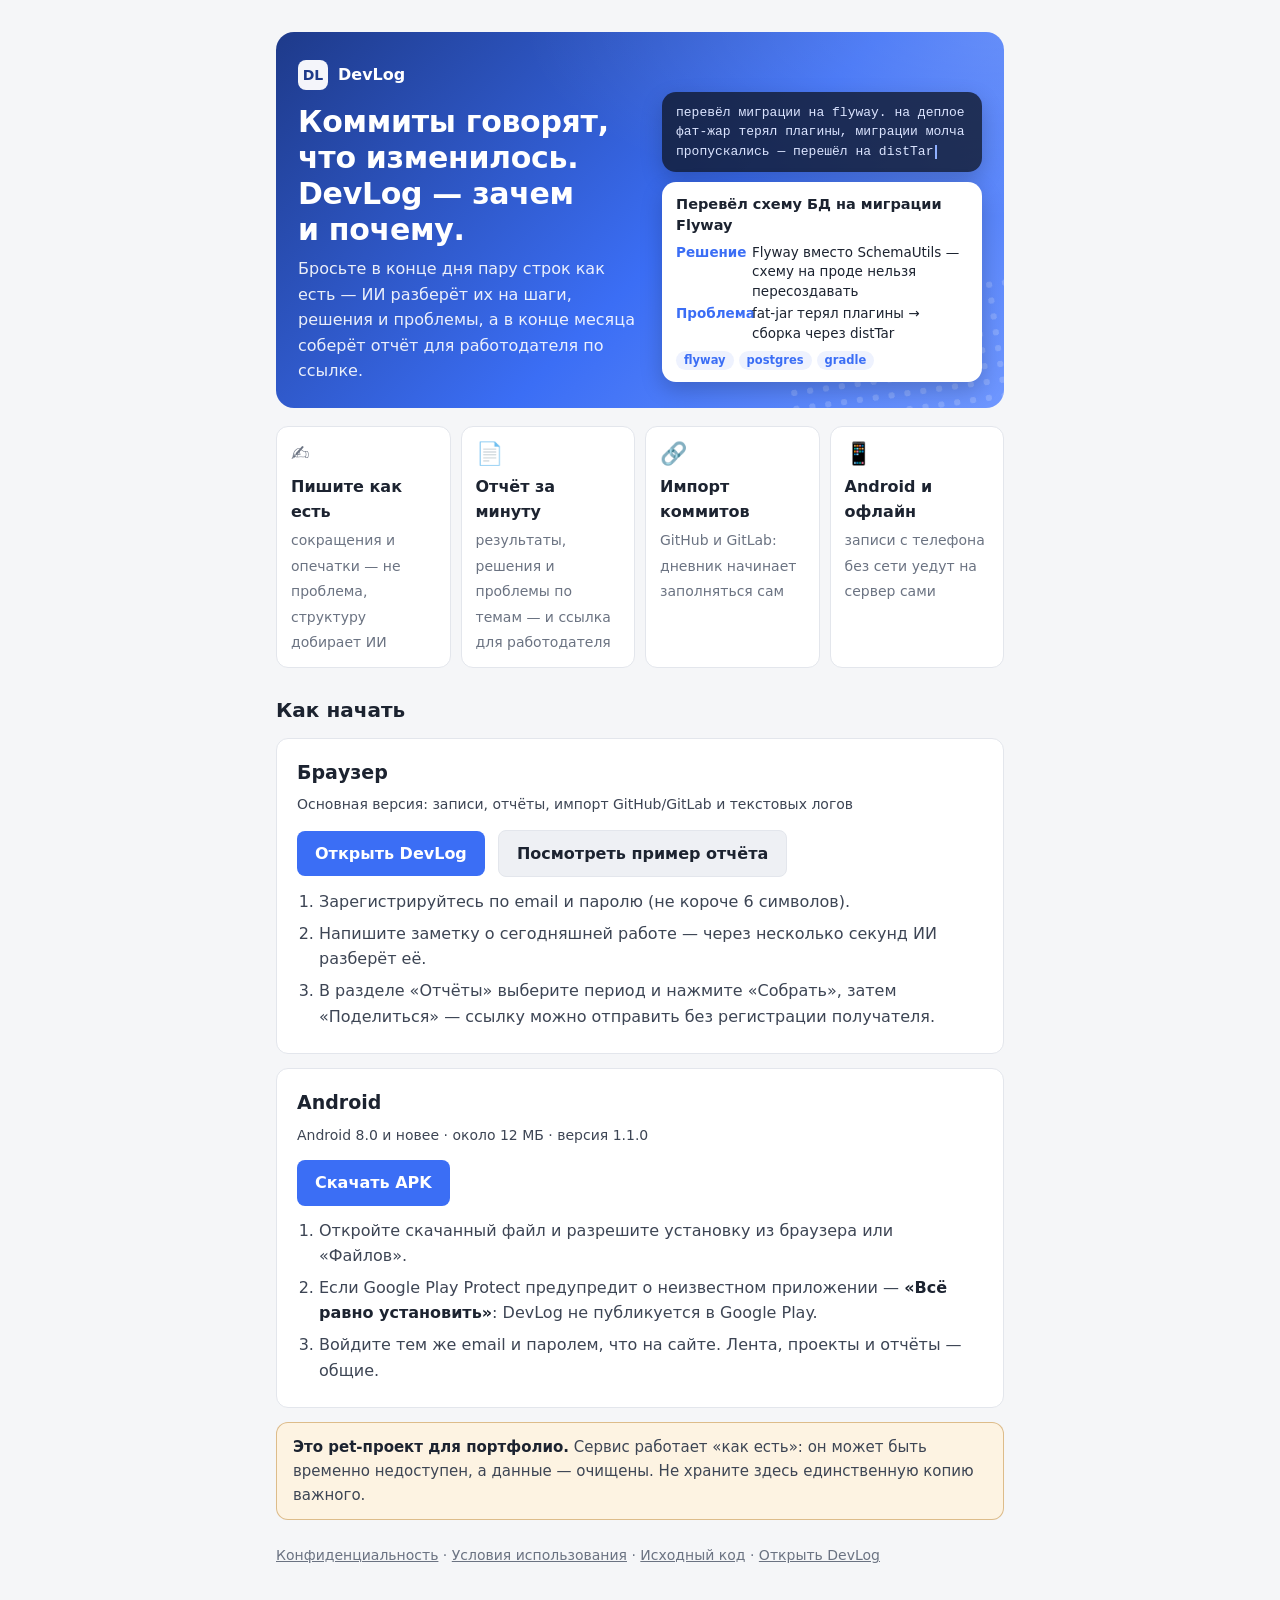
==== backend/src/main/resources/static/install.html @ 205eb80c "Страница установки, конфиденциальность и условия, /demo + точнее ИИ-отчёты - /install.html (витрина " ====
<!doctype html>
<html lang="ru">
<head>
<meta charset="utf-8">
<meta name="viewport" content="width=device-width, initial-scale=1">
<title>DevLog — дневник разработчика</title>
<meta name="description" content="Сырые заметки о работе → структурированный дневник и отчёт для работодателя. ИИ, импорт коммитов GitHub/GitLab, Android.">
<!-- Витрина + «как начать». APK лежит не в бэкенде, а в папке downloads на сервере —
     его отдаёт Caddy по адресу /download/DevLog.apk (см. deploy/server/Caddyfile).
     Демо-анимация — чистый CSS, без скриптов; при «уменьшить движение» в системе
     анимации отключены. -->
<link rel="stylesheet" href="./info.css">
<style>
  .hero {
    position: relative; overflow: hidden; border-radius: 18px; padding: 28px 22px 24px;
    margin-bottom: 18px; color: #fff;
    background:
      radial-gradient(120% 90% at 100% 0%, rgba(255,255,255,.16) 0%, transparent 55%),
      linear-gradient(135deg, #1e3a8a 0%, #3b6ef5 55%, #6f97ff 100%);
  }
  .hero::before { /* декоративная «сетка коммитов» на фоне */
    content: ""; position: absolute; right: -40px; bottom: -40px; width: 260px; height: 160px;
    background-image: radial-gradient(rgba(255,255,255,.18) 3px, transparent 3.5px);
    background-size: 16px 16px; transform: rotate(-8deg);
  }
  .hero > * { position: relative; }
  .hero .brand { display: flex; align-items: center; gap: 10px; font-weight: 700; }
  .hero .brand .logo { width: 30px; height: 30px; border-radius: 8px; background: rgba(255,255,255,.95);
    color: #1e3a8a; display: grid; place-items: center; font-weight: 800; font-size: 14px; }
  .hero h1 { font-size: 30px; line-height: 1.2; margin: 14px 0 8px; letter-spacing: -.01em; }
  .hero .sub { margin: 0; color: rgba(255,255,255,.9); max-width: 520px; }
  .hero-grid { display: grid; gap: 22px; align-items: center; }
  @media (min-width: 680px) { .hero-grid { grid-template-columns: 1fr 320px; } }
  @media (max-width: 420px) { .hero h1 { font-size: 25px; } }

  /* Демо: сырая заметка → структурированная запись. */
  .demo { display: grid; gap: 10px; width: 100%; max-width: 340px; justify-self: center; }
  .raw, .structured { border-radius: 14px; box-shadow: 0 8px 22px rgba(0,0,0,.2); }
  .raw {
    background: rgba(15, 23, 42, .78); color: #dbe4ff; padding: 11px 14px;
    font: 13px/1.5 ui-monospace, "Cascadia Mono", Consolas, monospace;
  }
  .raw .caret { display: inline-block; width: 2px; height: 1.1em; background: #8fb0ff;
    vertical-align: text-bottom; margin-left: 2px; animation: caret .8s step-end infinite; }
  .structured {
    background: #fff; color: #1c2330; padding: 12px 14px; font-size: 13.5px; line-height: 1.45;
    animation: pop 9s ease-out infinite;
  }
  .structured b { display: block; font-size: 14.5px; margin-bottom: 6px; }
  .structured .row { display: flex; gap: 6px; margin: 3px 0; }
  .structured .k { color: #3b6ef5; font-weight: 700; min-width: 70px; }
  .tags { margin-top: 8px; display: flex; gap: 5px; flex-wrap: wrap; }
  .tag { font-size: 11.5px; font-weight: 600; color: #3b6ef5; background: #eef2fe; border-radius: 999px; padding: 1px 8px; }
  @keyframes caret { 50% { border-color: transparent; } }
  @keyframes pop {
    0%, 34% { opacity: 0; transform: translateY(8px) scale(.97); }
    42%, 92% { opacity: 1; transform: none; }
    100% { opacity: 0; transform: translateY(-4px); }
  }
  @media (prefers-reduced-motion: reduce) {
    .raw .caret, .structured { animation: none; }
  }

  .features { display: grid; grid-template-columns: repeat(auto-fit, minmax(160px, 1fr)); gap: 10px; margin: 0 0 18px; }
  .feature { background: var(--card); border: 1px solid var(--line); border-radius: 12px; padding: 12px 14px; }
  .feature .f-ico { font-size: 22px; }
  .feature b { display: block; margin: 4px 0 2px; }
  .feature span { color: var(--muted); font-size: 14px; line-height: 1.4; }
  h2.section { font-size: 20px; margin: 26px 0 12px; }
</style>
</head>
<body>
<main>
  <section class="hero">
    <div class="brand"><span class="logo" aria-hidden="true">DL</span> DevLog</div>
    <div class="hero-grid">
      <div>
        <!-- &nbsp; — чтобы короткие слова не отрывались от следующих при переносе. -->
        <h1>Коммиты говорят, что&nbsp;изменилось. DevLog&nbsp;— зачем и&nbsp;почему.</h1>
        <p class="sub">Бросьте в конце дня пару строк как есть — ИИ разберёт их на шаги, решения
          и проблемы, а в конце месяца соберёт отчёт для работодателя по ссылке.</p>
      </div>
      <div class="demo" role="img" aria-label="Пример: заметка «перевёл миграции на flyway, fat-jar терял плагины» превращается в структурированную запись с решением, проблемой и тегами">
        <div class="raw">перевёл миграции на flyway. на деплое фат-жар терял плагины,
          миграции молча пропускались — перешёл на distTar<span class="caret"></span></div>
        <div class="structured">
          <b>Перевёл схему БД на миграции Flyway</b>
          <div class="row"><span class="k">Решение</span><span>Flyway вместо SchemaUtils — схему на проде нельзя пересоздавать</span></div>
          <div class="row"><span class="k">Проблема</span><span>fat-jar терял плагины → сборка через distTar</span></div>
          <div class="tags"><span class="tag">flyway</span><span class="tag">postgres</span><span class="tag">gradle</span></div>
        </div>
      </div>
    </div>
  </section>

  <div class="features">
    <div class="feature"><span class="f-ico">✍️</span><b>Пишите как есть</b><span>сокращения и опечатки — не проблема, структуру добирает ИИ</span></div>
    <div class="feature"><span class="f-ico">📄</span><b>Отчёт за минуту</b><span>результаты, решения и проблемы по темам — и ссылка для работодателя</span></div>
    <div class="feature"><span class="f-ico">🔗</span><b>Импорт коммитов</b><span>GitHub и GitLab: дневник начинает заполняться сам</span></div>
    <div class="feature"><span class="f-ico">📱</span><b>Android и офлайн</b><span>записи с телефона без сети уедут на сервер сами</span></div>
  </div>

  <h2 class="section">Как начать</h2>

  <section class="card" id="web">
    <h2>Браузер</h2>
    <p class="meta">Основная версия: записи, отчёты, импорт GitHub/GitLab и текстовых логов</p>
    <a class="btn" href="./">Открыть DevLog</a>
    <a class="btn secondary" href="./demo">Посмотреть пример отчёта</a>
    <ol>
      <li>Зарегистрируйтесь по email и паролю (не короче 6 символов).</li>
      <li>Напишите заметку о сегодняшней работе — через несколько секунд ИИ разберёт её.</li>
      <li>В разделе «Отчёты» выберите период и нажмите «Собрать», затем «Поделиться» — ссылку
        можно отправить без регистрации получателя.</li>
    </ol>
  </section>

  <section class="card" id="android">
    <h2>Android</h2>
    <p class="meta">Android 8.0 и новее · около 12 МБ · версия 1.1.0</p>
    <a class="btn" href="./download/DevLog.apk" download="DevLog-1.1.0.apk">Скачать APK</a>
    <ol>
      <li>Откройте скачанный файл и разрешите установку из браузера или «Файлов».</li>
      <li>Если Google Play Protect предупредит о неизвестном приложении — <b>«Всё равно установить»</b>:
        DevLog не публикуется в Google Play.</li>
      <li>Войдите тем же email и паролем, что на сайте. Лента, проекты и отчёты — общие.</li>
    </ol>
  </section>

  <div class="note">
    <b>Это pet-проект для портфолио.</b> Сервис работает «как есть»: он может быть временно
    недоступен, а данные — очищены. Не храните здесь единственную копию важного.
  </div>

  <footer>
    <a href="./privacy.html">Конфиденциальность</a> ·
    <a href="./terms.html">Условия использования</a> ·
    <a href="https://github.com/vihrea1337/devlog">Исходный код</a> ·
    <a href="./">Открыть DevLog</a>
  </footer>
</main>
</body>
</html>
---- backend/src/main/resources/static/info.css ----
/*
 * Общий стиль информационных страниц DevLog: установка (install.html), конфиденциальность
 * (privacy.html), условия (terms.html). Цвета — те же, что у веб-приложения (index.html):
 * синий акцент, светлая тема по умолчанию и тёмная, если она включена в системе.
 * Страницы — статика без входа в аккаунт: их открывают до регистрации.
 */
:root {
    --bg: #f5f6f8; --card: #ffffff; --card-2: #eef0f4; --line: #e3e6ec;
    --ink: #1c2330; --ink-2: #3d4554; --muted: #6b7382;
    --accent: #3b6ef5; --accent-hover: #2f5ad6; --link: #3b6ef5; --accent-bg: #eef2fe;
    --note-bg: #fdf3e2; --note-line: rgba(183, 121, 31, .45);
}
@media (prefers-color-scheme: dark) {
    :root {
        --bg: #14171d; --card: #1b1f27; --card-2: #252b36; --line: #2b313c;
        --ink: #e7eaf0; --ink-2: #c4cad6; --muted: #9aa3b2;
        --accent: #4d7cf6; --accent-hover: #6f97ff; --link: #8fb0ff; --accent-bg: #232c46;
        --note-bg: #33290f; --note-line: rgba(224, 163, 60, .45);
    }
}
* { box-sizing: border-box; }
body {
    margin: 0; background: var(--bg); color: var(--ink);
    font: 16px/1.6 system-ui, -apple-system, "Segoe UI", Roboto, sans-serif;
}
main { max-width: 760px; margin: 0 auto; padding: 32px 16px 48px; }
header { display: flex; align-items: center; gap: 12px; margin-bottom: 4px; }
header .logo {
    width: 40px; height: 40px; border-radius: 10px; background: var(--accent); color: #fff;
    display: grid; place-items: center; font-weight: 800; font-size: 18px; letter-spacing: -.02em;
}
h1 { font-size: 26px; margin: 0; }
h2 { font-size: 19px; margin: 0 0 6px; }
.lead { color: var(--ink-2); margin: 6px 0 24px; }
.card {
    background: var(--card); border: 1px solid var(--line); border-radius: 12px;
    padding: 18px 20px; margin-bottom: 14px;
}
.card p, .card li { color: var(--ink-2); }
.card b { color: var(--ink); }
.meta { color: var(--muted); font-size: 14px; margin: 0 0 12px; }
ul, ol { padding-left: 22px; margin: 10px 0 0; }
li { margin-bottom: 6px; }
a { color: var(--link); }
.btn {
    display: inline-block; background: var(--accent); color: #fff; border-radius: 8px;
    padding: 10px 18px; font-weight: 600; text-decoration: none; margin: 2px 8px 2px 0;
}
.btn:hover { background: var(--accent-hover); }
.btn.secondary { background: var(--card-2); color: var(--ink); border: 1px solid var(--line); }
a:focus-visible { outline: 2px solid var(--accent); outline-offset: 2px; }
code { background: var(--card-2); border-radius: 6px; padding: 1px 6px; font-size: 14px; }
.note {
    background: var(--note-bg); border: 1px solid var(--note-line); border-radius: 12px;
    padding: 12px 16px; color: var(--ink-2); margin-bottom: 14px; font-size: 15px;
}
.note b { color: var(--ink); }
footer { color: var(--muted); font-size: 14px; margin-top: 24px; }
footer a { color: var(--muted); }
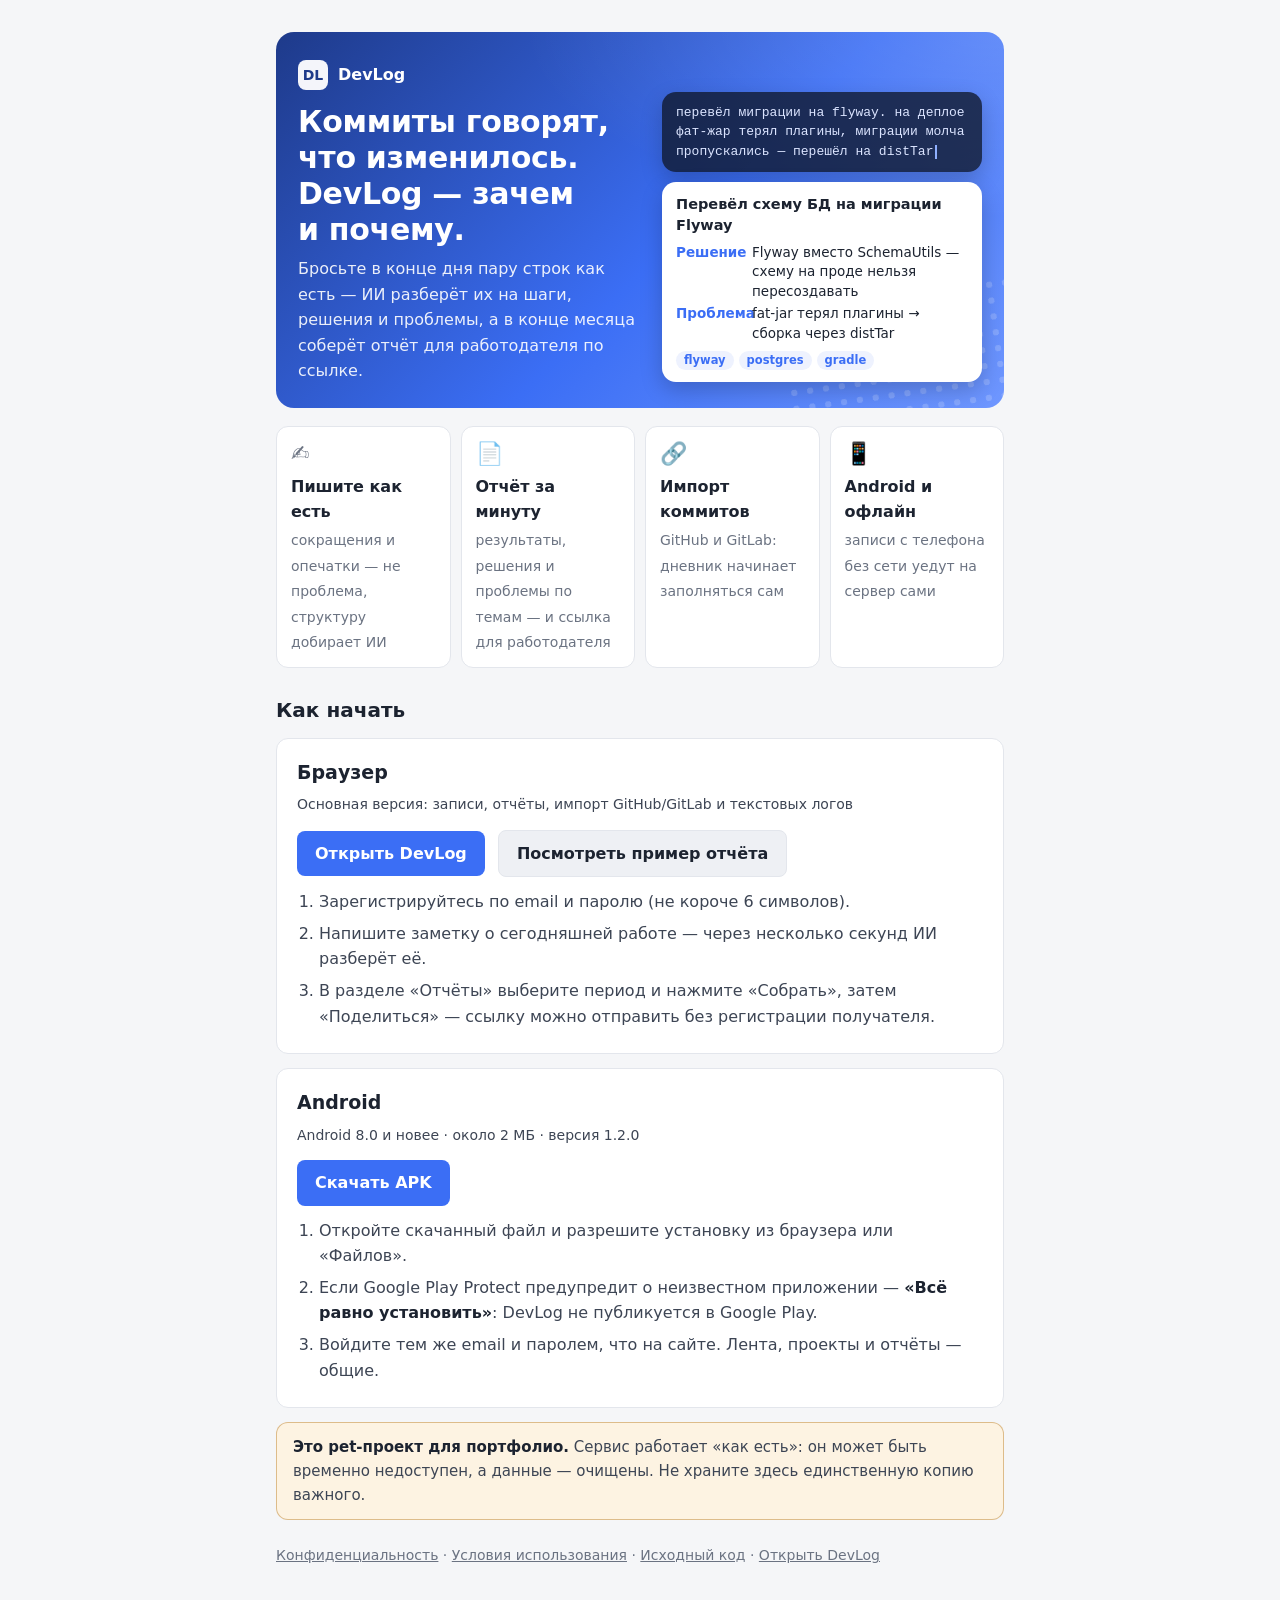
==== commit 122fa7ae: "Android 1.2.0 на сайте, календарь не считает удалённые записи, CHANGELOG и статус" ====
--- a/backend/src/main/resources/static/install.html
+++ b/backend/src/main/resources/static/install.html
@@ -117,8 +117,8 @@
 
   <section class="card" id="android">
     <h2>Android</h2>
-    <p class="meta">Android 8.0 и новее · около 12 МБ · версия 1.1.0</p>
-    <a class="btn" href="./download/DevLog.apk" download="DevLog-1.1.0.apk">Скачать APK</a>
+    <p class="meta">Android 8.0 и новее · около 2 МБ · версия 1.2.0</p>
+    <a class="btn" href="./download/DevLog.apk" download="DevLog-1.2.0.apk">Скачать APK</a>
     <ol>
       <li>Откройте скачанный файл и разрешите установку из браузера или «Файлов».</li>
       <li>Если Google Play Protect предупредит о неизвестном приложении — <b>«Всё равно установить»</b>:
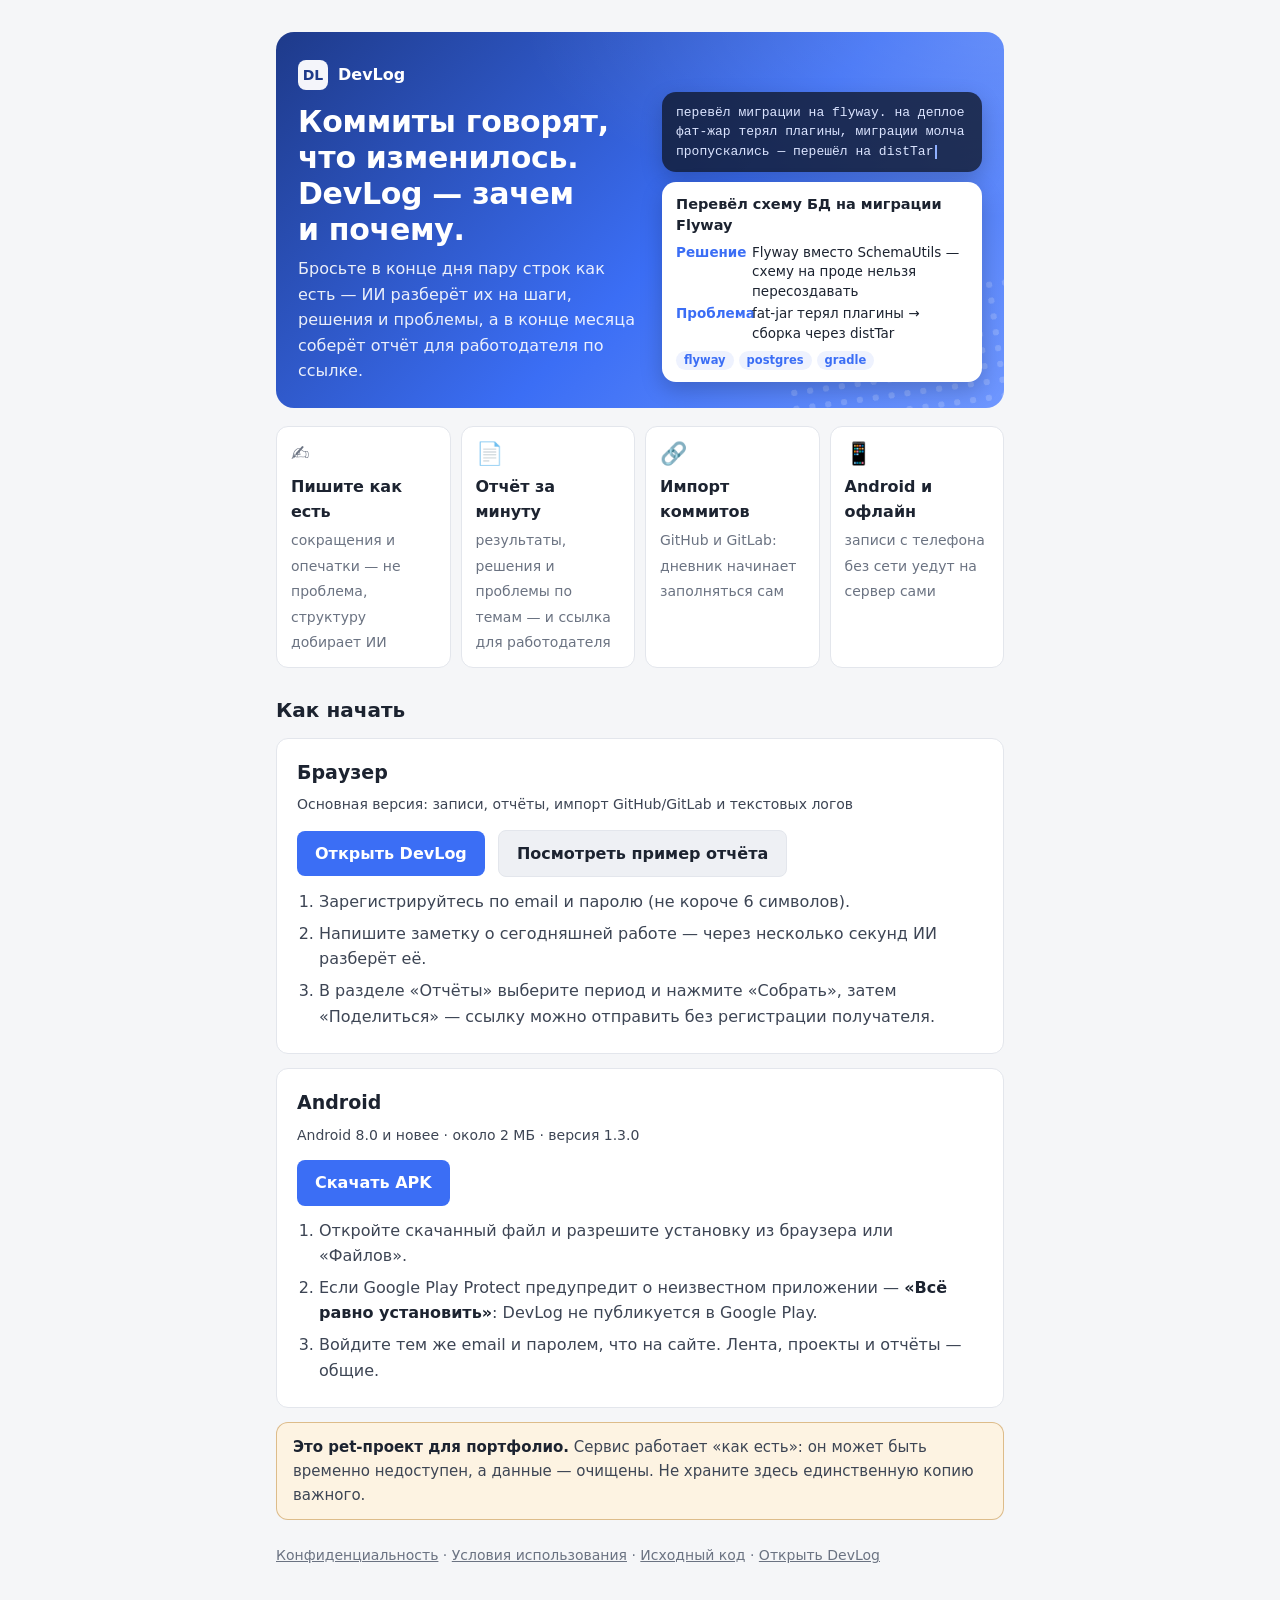
==== commit 9ac2e0b1: "Android 1.3.0 на сайте; заголовок отчёта по проекту с именем проекта; один микрофон в окне записи, ч" ====
--- a/backend/src/main/resources/static/install.html
+++ b/backend/src/main/resources/static/install.html
@@ -117,8 +117,8 @@
 
   <section class="card" id="android">
     <h2>Android</h2>
-    <p class="meta">Android 8.0 и новее · около 2 МБ · версия 1.2.0</p>
-    <a class="btn" href="./download/DevLog.apk" download="DevLog-1.2.0.apk">Скачать APK</a>
+    <p class="meta">Android 8.0 и новее · около 2 МБ · версия 1.3.0</p>
+    <a class="btn" href="./download/DevLog.apk" download="DevLog-1.3.0.apk">Скачать APK</a>
     <ol>
       <li>Откройте скачанный файл и разрешите установку из браузера или «Файлов».</li>
       <li>Если Google Play Protect предупредит о неизвестном приложении — <b>«Всё равно установить»</b>:
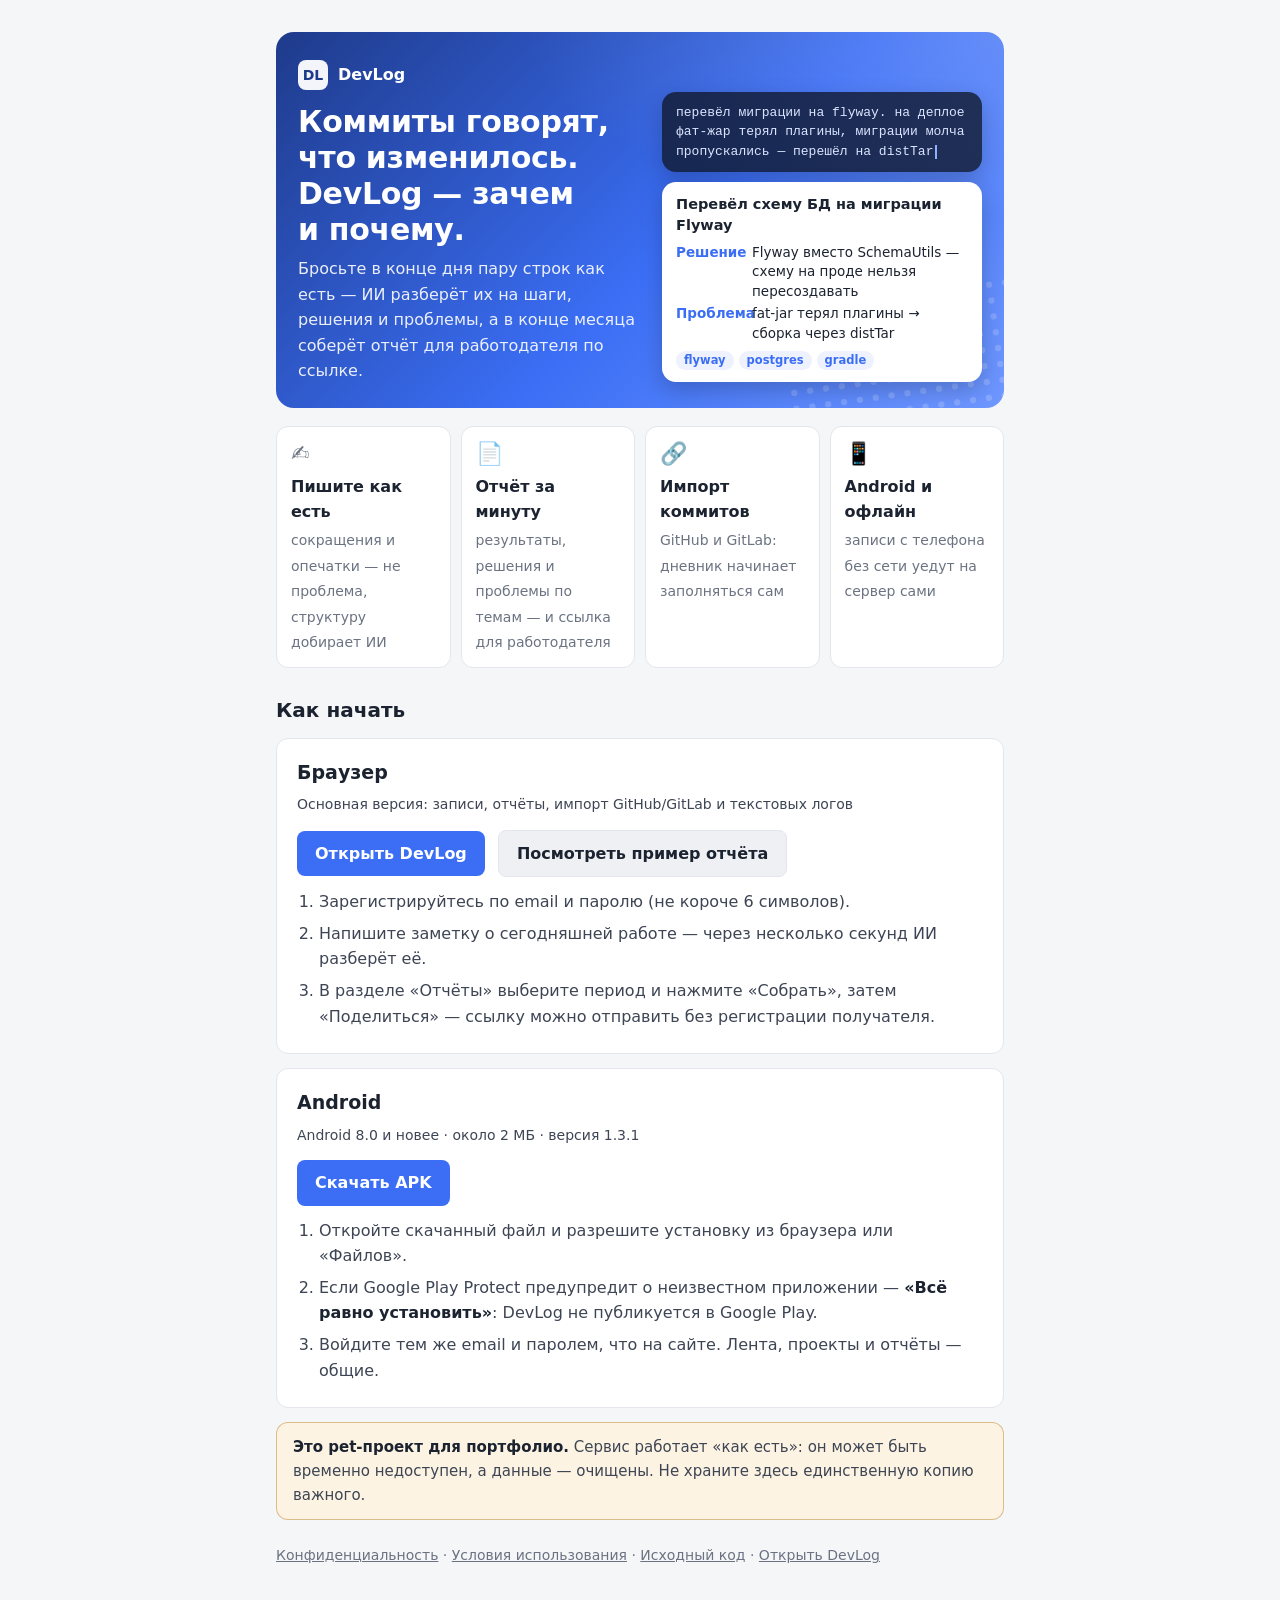
==== commit 53dc8d01: "Android 1.3.1: один HTTP-клиент — Retrofit убран, DevLogApi на Ktor (общий движок OkHttp с синхрониз" ====
--- a/backend/src/main/resources/static/install.html
+++ b/backend/src/main/resources/static/install.html
@@ -117,8 +117,8 @@
 
   <section class="card" id="android">
     <h2>Android</h2>
-    <p class="meta">Android 8.0 и новее · около 2 МБ · версия 1.3.0</p>
-    <a class="btn" href="./download/DevLog.apk" download="DevLog-1.3.0.apk">Скачать APK</a>
+    <p class="meta">Android 8.0 и новее · около 2 МБ · версия 1.3.1</p>
+    <a class="btn" href="./download/DevLog.apk" download="DevLog-1.3.1.apk">Скачать APK</a>
     <ol>
       <li>Откройте скачанный файл и разрешите установку из браузера или «Файлов».</li>
       <li>Если Google Play Protect предупредит о неизвестном приложении — <b>«Всё равно установить»</b>:
